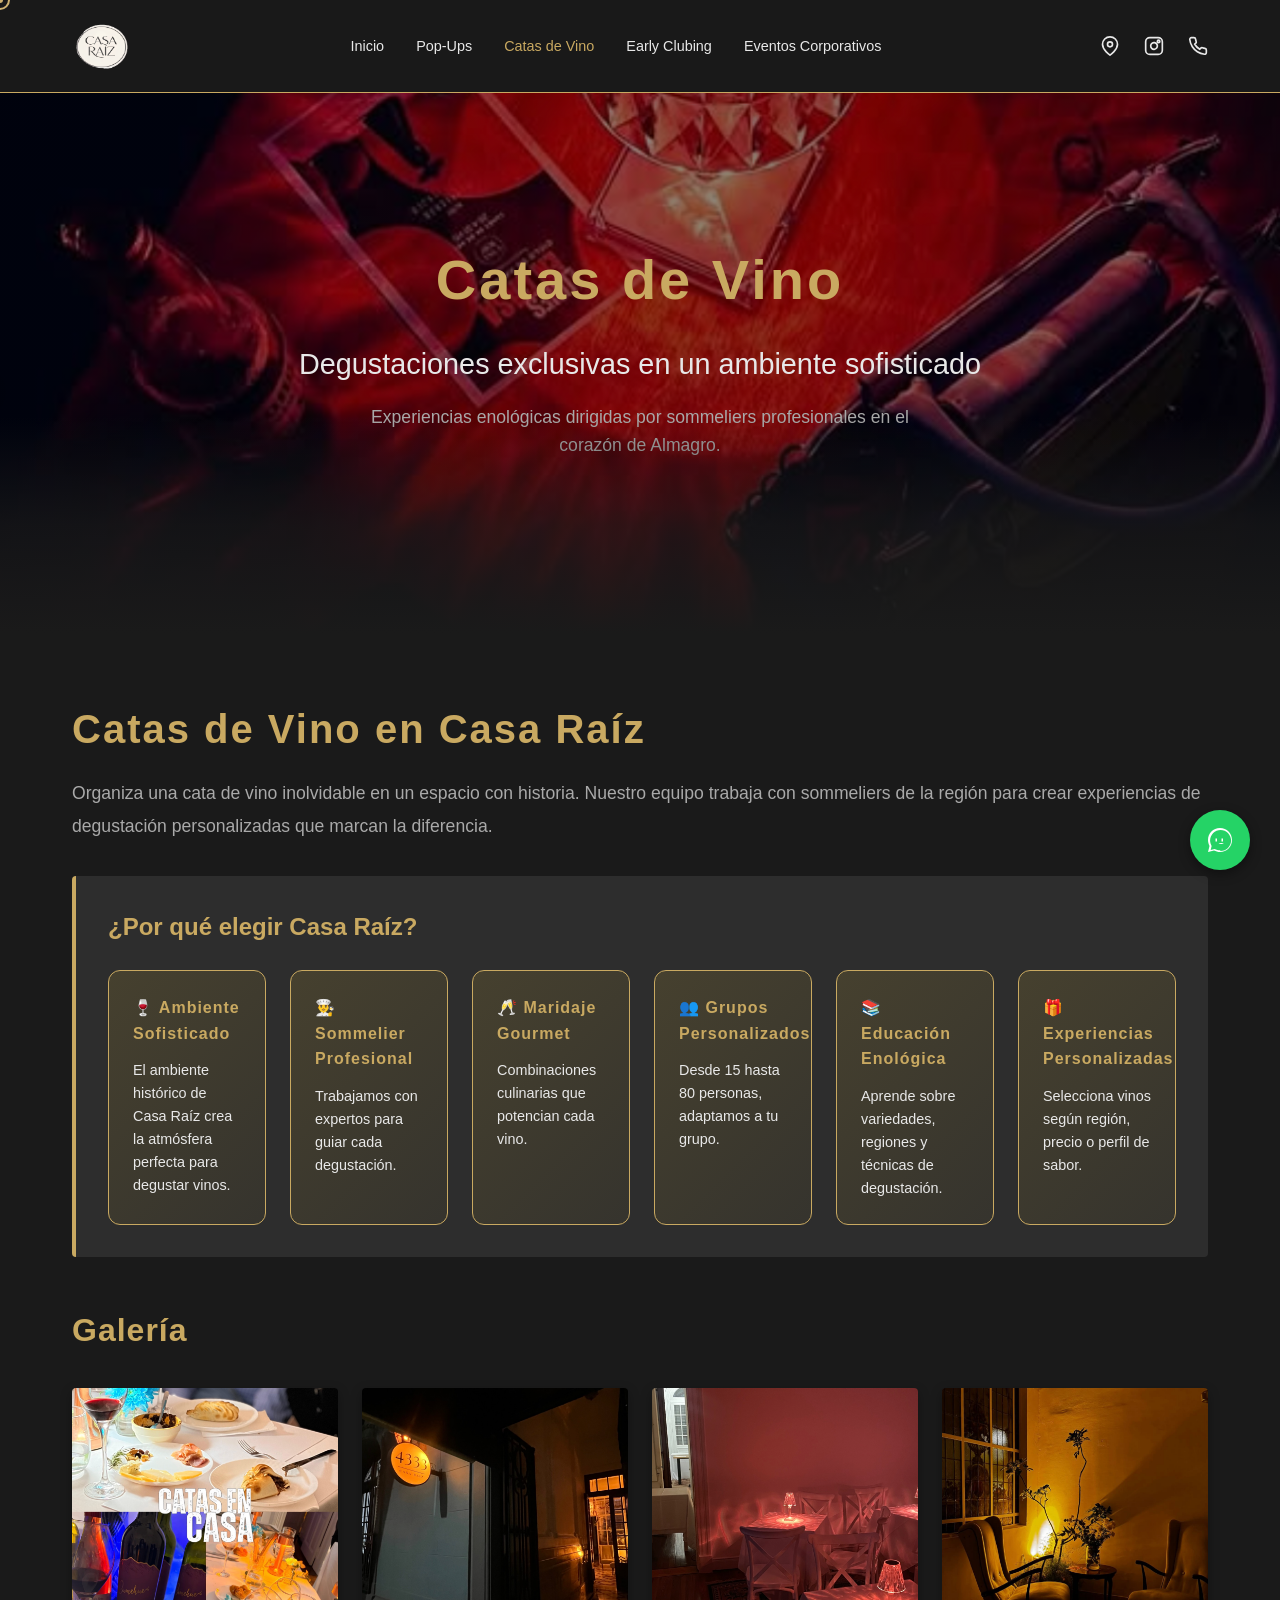
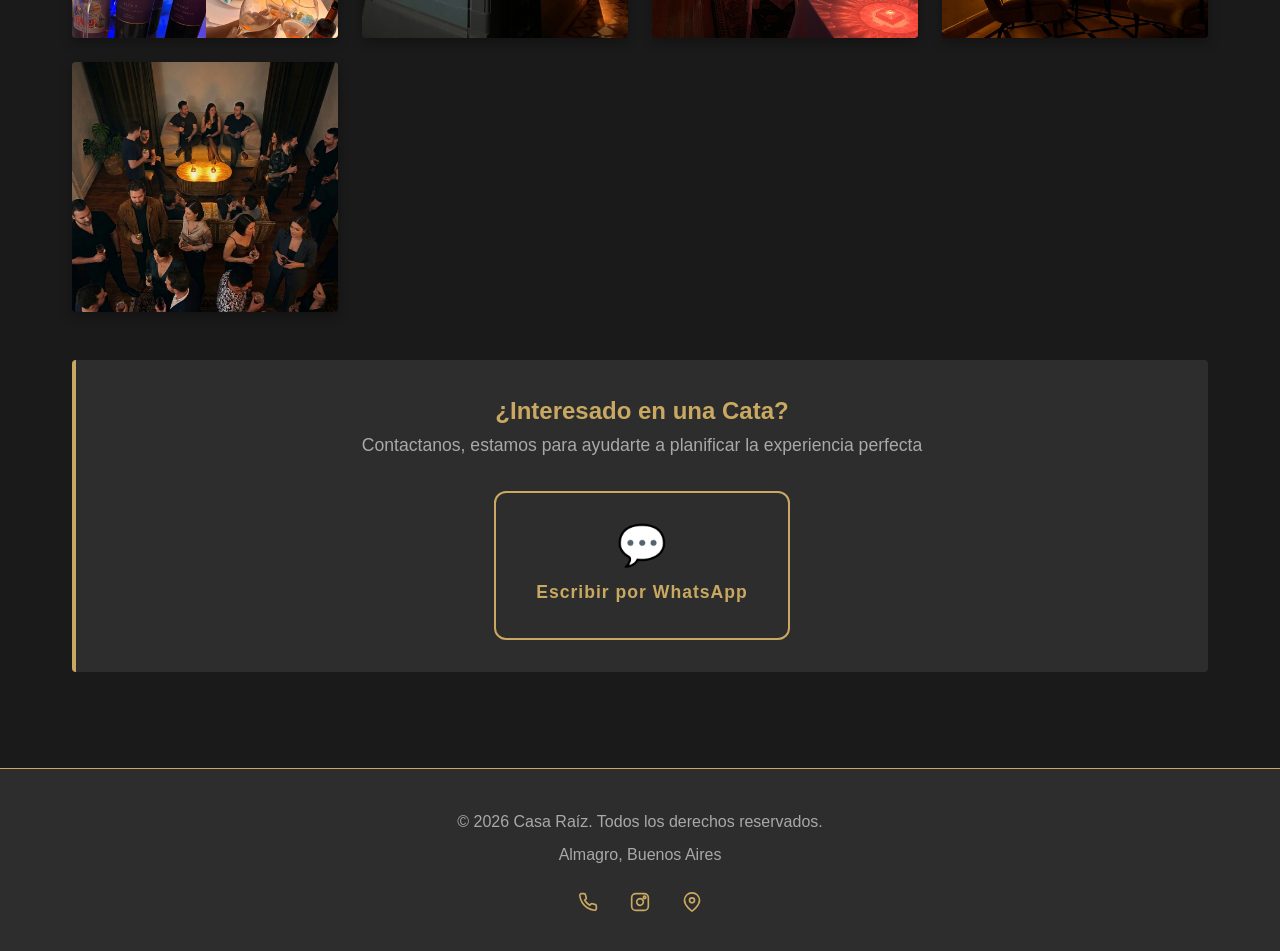
==== catas-vino.html @ 8ff9d4ce "SEO improvements: agregar canonical URLs, og:locale, twitter cards y mejorar robots.txt" ====
<!DOCTYPE html>
<html lang="es">
<head>
    <meta charset="UTF-8">
    <meta name="viewport" content="width=device-width, initial-scale=1.0">
    <title>Catas de Vino | Experiencias Enológicas en Almagro</title>
    <meta name="description" content="Vive experiencias enológicas exclusivas en Casa Raíz. Catas de vino con sommeliers profesionales, maridaje gourmet y educación en degustación para grupos de 15 a 80 personas.">
    <meta name="keywords" content="catas de vino, degustación vino, sommeliers, experiencias enológicas, maridaje gourmet, Almagro, after office, team building">
    <meta property="og:title" content="Catas de Vino | Casa Raíz Almagro">
    <meta property="og:description" content="Degustaciones exclusivas en un ambiente sofisticado. Catas dirigidas por sommeliers profesionales.">
    <link rel="canonical" href="https://casaraizespacio.netlify.app/catas-vino.html">
    <link rel="stylesheet" href="styles.css">
    <link rel="icon" type="image/png" href="logo.png">
    <script type="application/ld+json">
    {
      "@context": "https://schema.org",
      "@type": "Event",
      "name": "Catas de Vino en Casa Raíz",
      "description": "Degustaciones exclusivas en un ambiente sofisticado dirigidas por sommeliers profesionales",
      "location": {
        "@type": "Place",
        "name": "Casa Raíz",
        "address": {
          "@type": "PostalAddress",
          "streetAddress": "Sarmiento 4333",
          "addressLocality": "Almagro",
          "addressCountry": "AR"
        }
      }
    }
    </script>
</head>
<body>
    <!-- WhatsApp Button -->
    <a href="https://wa.me/541165874154?text=Hola%2C%20me%20gustaría%20consultar%20sobre%20Catas%20de%20Vino%20en%20Casa%20Raíz"
       class="whatsapp-btn" target="_blank" rel="noopener noreferrer" title="Contactar por WhatsApp">
        <svg viewBox="0 0 100 100" fill="white" xmlns="http://www.w3.org/2000/svg">
            <path d="M50 10C27 10 10 27 10 50c0 7 2 14 5 20l-5 20 20-5c6 3 13 5 20 5 23 0 40-17 40-40S73 10 50 10zm0 74c-6 0-12-1-18-4l-13 3 3-13c-3-6-5-12-5-18 0-19 16-35 35-35s35 16 35 35-16 35-35 35z"/>
            <path d="M35 45h5v10h-5zM55 45h5v10h-5zM45 60c3 2 6 3 9 3s6-1 9-3"/>
        </svg>
    </a>

    <!-- Navigation -->
    <nav class="navbar">
        <div class="nav-container">
            <a href="index.html" class="logo" style="display: flex; align-items: center;">
                <img src="logo.png" alt="Casa Raíz" style="height: 60px; width: 60px;">
            </a>
            <button class="hamburger" id="hamburger">
                <span></span>
                <span></span>
                <span></span>
            </button>
            <ul class="nav-menu" id="nav-menu">
                <li><a href="index.html">Inicio</a></li>
                <li><a href="pop-ups.html">Pop-Ups</a></li>
                <li><a href="catas-vino.html" class="active">Catas de Vino</a></li>
                <li><a href="early-clubing.html">Early Clubing</a></li>
                <li><a href="eventos-corporativos.html">Eventos Corporativos</a></li>
            </ul>
            <div class="nav-social">
                <a href="https://maps.app.goo.gl/mYH1LYcpC5ohAeSz7" target="_blank" rel="noopener noreferrer" title="Ubicación en Maps">
                    <svg width="20" height="20" viewBox="0 0 24 24" fill="none" stroke="currentColor" stroke-width="2">
                        <path d="M21 10c0 7-9 13-9 13s-9-6-9-13a9 9 0 0 1 18 0z"></path>
                        <circle cx="12" cy="10" r="3"></circle>
                    </svg>
                </a>
                <a href="https://www.instagram.com/casaraiz.espacio/" target="_blank" rel="noopener noreferrer" title="Instagram">
                    <svg width="20" height="20" viewBox="0 0 24 24" fill="none" stroke="currentColor" stroke-width="2">
                        <rect x="2" y="2" width="20" height="20" rx="5" ry="5"></rect>
                        <path d="M16 11.37A4 4 0 1 1 12.63 8 4 4 0 0 1 16 11.37z"></path>
                        <circle cx="17.5" cy="6.5" r="1.5"></circle>
                    </svg>
                </a>
                <a href="https://wa.me/541165874154?text=Hola%2C%20me%20gustaría%20consultar%20sobre%20Casa%20Raíz" target="_blank" rel="noopener noreferrer" title="WhatsApp">
                    <svg width="20" height="20" viewBox="0 0 24 24" fill="none" stroke="currentColor" stroke-width="2">
                        <path d="M22 16.92v3a2 2 0 0 1-2.18 2 19.79 19.79 0 0 1-8.63-3.07 19.5 19.5 0 0 1-6-6 19.79 19.79 0 0 1-3.07-8.67A2 2 0 0 1 4.11 2h3a2 2 0 0 1 2 1.72 12.84 12.84 0 0 0 .7 2.81 2 2 0 0 1-.45 2.11L8.09 9.91a16 16 0 0 0 6 6l1.27-1.27a2 2 0 0 1 2.11-.45 12.84 12.84 0 0 0 2.81.7A2 2 0 0 1 22 16.92z"></path>
                    </svg>
                </a>
            </div>
        </div>
    </nav>

    <!-- Hero -->
    <section class="hero" style="background: linear-gradient(135deg, rgba(0, 0, 0, 0.4), rgba(0, 0, 0, 0.5)), url('popups.png'); background-size: cover; background-position: center;">
        <div class="hero-content">
            <h1>Catas de Vino</h1>
            <p class="subtitle">Degustaciones exclusivas en un ambiente sofisticado</p>
            <p class="description">Experiencias enológicas dirigidas por sommeliers profesionales en el corazón de Almagro.</p>
        </div>
    </section>

    <!-- Service Detail -->
    <section class="service-detail">
        <h1>Catas de Vino en Casa Raíz</h1>
        <p>Organiza una cata de vino inolvidable en un espacio con historia. Nuestro equipo trabaja con sommeliers de la región para crear experiencias de degustación personalizadas que marcan la diferencia.</p>

        <div class="service-highlights">
            <h2 style="margin-top: 0; color: var(--accent);">¿Por qué elegir Casa Raíz?</h2>
            <div class="highlights-grid">
                <div class="highlight-item">
                    <h3>🍷 Ambiente Sofisticado</h3>
                    <p>El ambiente histórico de Casa Raíz crea la atmósfera perfecta para degustar vinos.</p>
                </div>
                <div class="highlight-item">
                    <h3>👨‍🍳 Sommelier Profesional</h3>
                    <p>Trabajamos con expertos para guiar cada degustación.</p>
                </div>
                <div class="highlight-item">
                    <h3>🥂 Maridaje Gourmet</h3>
                    <p>Combinaciones culinarias que potencian cada vino.</p>
                </div>
                <div class="highlight-item">
                    <h3>👥 Grupos Personalizados</h3>
                    <p>Desde 15 hasta 80 personas, adaptamos a tu grupo.</p>
                </div>
                <div class="highlight-item">
                    <h3>📚 Educación Enológica</h3>
                    <p>Aprende sobre variedades, regiones y técnicas de degustación.</p>
                </div>
                <div class="highlight-item">
                    <h3>🎁 Experiencias Personalizadas</h3>
                    <p>Selecciona vinos según región, precio o perfil de sabor.</p>
                </div>
            </div>
        </div>

        <div class="gallery">
            <h2>Galería</h2>
            <div class="gallery-grid">
                <div class="gallery-item" style="background-image: url('foto4.png'); background-size: cover; background-position: center;" aria-label="Cata de vino en Casa Raíz"></div>
                <div class="gallery-item" style="background-image: url('foto1.png'); background-size: cover; background-position: center;" aria-label="Degustación en ambiente sofisticado"></div>
                <div class="gallery-item" style="background-image: url('foto2.png'); background-size: cover; background-position: center;" aria-label="Experiencia enológica en Almagro"></div>
                <div class="gallery-item" style="background-image: url('foto3.png'); background-size: cover; background-position: center;" aria-label="Sommelier conduciendo cata de vino"></div>
                <div class="gallery-item" style="background-image: url('gente3.png'); background-size: cover; background-position: center;" aria-label="Cata de vino en Casa Raíz"></div>
            </div>
        </div>

        <div class="service-highlights" style="text-align: center;">
            <h2 style="margin-top: 0; color: var(--accent);">¿Interesado en una Cata?</h2>
            <p style="color: var(--text-dark); font-size: 1.1rem; margin-bottom: 2rem;">
                Contactanos, estamos para ayudarte a planificar la experiencia perfecta
            </p>
            <a href="https://wa.me/541165874154?text=Hola%2C%20me%20gustaría%20consultar%20sobre%20Catas%20de%20Vino%20en%20Casa%20Raíz" target="_blank" class="contact-btn" style="display: inline-flex;">
                <span class="icon">💬</span>
                <span class="text">Escribir por WhatsApp</span>
            </a>
        </div>
    </section>

    <!-- Footer -->
    <footer class="footer">
        <p>&copy; 2026 Casa Raíz. Todos los derechos reservados.</p>
        <p>Almagro, Buenos Aires</p>
        <div style="margin-top: 1.5rem; display: flex; justify-content: center; gap: 2rem;">
            <a href="https://wa.me/541165874154?text=Hola%2C%20me%20gustaría%20consultar%20sobre%20Casa%20Raíz" target="_blank" rel="noopener noreferrer" title="WhatsApp">
                <svg width="20" height="20" viewBox="0 0 24 24" fill="none" stroke="var(--accent)" stroke-width="2">
                    <path d="M22 16.92v3a2 2 0 0 1-2.18 2 19.79 19.79 0 0 1-8.63-3.07 19.5 19.5 0 0 1-6-6 19.79 19.79 0 0 1-3.07-8.67A2 2 0 0 1 4.11 2h3a2 2 0 0 1 2 1.72 12.84 12.84 0 0 0 .7 2.81 2 2 0 0 1-.45 2.11L8.09 9.91a16 16 0 0 0 6 6l1.27-1.27a2 2 0 0 1 2.11-.45 12.84 12.84 0 0 0 2.81.7A2 2 0 0 1 22 16.92z"></path>
                </svg>
            </a>
            <a href="https://www.instagram.com/casaraiz.espacio/" target="_blank" rel="noopener noreferrer" title="Instagram">
                <svg width="20" height="20" viewBox="0 0 24 24" fill="none" stroke="var(--accent)" stroke-width="2">
                    <rect x="2" y="2" width="20" height="20" rx="5" ry="5"></rect>
                    <path d="M16 11.37A4 4 0 1 1 12.63 8 4 4 0 0 1 16 11.37z"></path>
                    <circle cx="17.5" cy="6.5" r="1.5"></circle>
                </svg>
            </a>
            <a href="https://maps.app.goo.gl/mYH1LYcpC5ohAeSz7" target="_blank" rel="noopener noreferrer" title="Ubicación">
                <svg width="20" height="20" viewBox="0 0 24 24" fill="none" stroke="var(--accent)" stroke-width="2">
                    <path d="M21 10c0 7-9 13-9 13s-9-6-9-13a9 9 0 0 1 18 0z"></path>
                    <circle cx="12" cy="10" r="3"></circle>
                </svg>
            </a>
        </div>
    </footer>

    <script>
        const cursor = document.createElement('div');
        cursor.className = 'cursor';
        document.body.appendChild(cursor);

        let mouseX = 0, mouseY = 0;
        let cursorX = 0, cursorY = 0;

        document.addEventListener('mousemove', (e) => {
            mouseX = e.clientX;
            mouseY = e.clientY;
        });

        function animateCursor() {
            cursorX += (mouseX - cursorX) * 0.2;
            cursorY += (mouseY - cursorY) * 0.2;
            cursor.style.left = cursorX - 10 + 'px';
            cursor.style.top = cursorY - 10 + 'px';
            requestAnimationFrame(animateCursor);
        }

        animateCursor();

        document.addEventListener('mouseenter', () => {
            cursor.style.opacity = '1';
        });

        document.addEventListener('mouseleave', () => {
            cursor.style.opacity = '0';
        });

        const hamburger = document.getElementById('hamburger');
        const navMenu = document.getElementById('nav-menu');

        hamburger.addEventListener('click', () => {
            hamburger.classList.toggle('active');
            navMenu.classList.toggle('active');
        });

        const navLinks = navMenu.querySelectorAll('a');
        navLinks.forEach(link => {
            link.addEventListener('click', () => {
                hamburger.classList.remove('active');
                navMenu.classList.remove('active');
            });
        });
    </script>
</body>
</html>
---- styles.css ----
* {
    margin: 0;
    padding: 0;
    box-sizing: border-box;
}

:root {
    --primary: #1a1a1a;
    --secondary: #2d2d2d;
    --accent: #c9a961;
    --text: #e8e8e8;
    --text-dark: #a9a9a9;
    --white: #ffffff;
}

html {
    scroll-behavior: smooth;
    cursor: none;
}

body {
    font-family: 'Trebuchet MS', 'Lucida Grande', 'Lucida Sans Unicode', 'Lucida Sans', sans-serif;
    background-color: var(--primary);
    color: var(--text);
    line-height: 1.6;
}

/* Cursor effect */
.cursor {
    position: fixed;
    width: 20px;
    height: 20px;
    border: 2px solid var(--accent);
    border-radius: 50%;
    pointer-events: none;
    z-index: 9999;
    transition: all 0.1s ease-out;
    mix-blend-mode: screen;
}

.cursor::before {
    content: '';
    position: absolute;
    width: 6px;
    height: 6px;
    background: var(--accent);
    border-radius: 50%;
    top: 50%;
    left: 50%;
    transform: translate(-50%, -50%);
}

/* Show pointer on clickable elements */
a, button, input[type="submit"], .cta-button, .form-submit, .contact-btn {
    cursor: pointer;
}

/* WhatsApp Button */
.whatsapp-btn {
    position: fixed;
    bottom: 30px;
    right: 30px;
    width: 60px;
    height: 60px;
    background-color: #25d366;
    border-radius: 50%;
    display: flex;
    align-items: center;
    justify-content: center;
    z-index: 1000;
    box-shadow: 0 4px 12px rgba(0, 0, 0, 0.4);
    transition: all 0.3s ease;
}

.whatsapp-btn:hover {
    transform: scale(1.1);
    box-shadow: 0 6px 16px rgba(37, 211, 102, 0.4);
}

.whatsapp-btn svg {
    width: 30px;
    height: 30px;
}

/* Navigation */
.navbar {
    background: rgba(26, 26, 26, 0.95);
    backdrop-filter: blur(10px);
    position: sticky;
    top: 0;
    z-index: 999;
    border-bottom: 1px solid var(--accent);
}

.nav-container {
    max-width: 1200px;
    margin: 0 auto;
    padding: 1rem 2rem;
    display: flex;
    justify-content: space-between;
    align-items: center;
    gap: 2rem;
}

.logo h1 {
    font-size: 1.5rem;
    color: var(--accent);
    letter-spacing: 2px;
}

.nav-menu {
    display: flex;
    list-style: none;
    gap: 2rem;
}

.nav-menu a {
    color: var(--text);
    text-decoration: none;
    transition: color 0.3s ease;
    font-size: 0.9rem;
}

.nav-menu a:hover,
.nav-menu a.active {
    color: var(--accent);
}

.nav-social {
    display: flex;
    gap: 1.5rem;
    align-items: center;
}

.nav-social a {
    color: var(--text);
    transition: color 0.3s ease;
    display: flex;
    align-items: center;
    justify-content: center;
}

.nav-social a:hover {
    color: var(--accent);
}

/* Hero Section */
.hero {
    min-height: 60vh;
    display: flex;
    align-items: center;
    justify-content: center;
    background:
        radial-gradient(ellipse at 50% 0%, rgba(45, 45, 45, 0.5) 0%, rgba(26, 26, 26, 0.7) 40%, rgba(26, 26, 26, 0.95) 100%),
        linear-gradient(to bottom, rgba(212, 175, 55, 0.15) 0%, transparent 30%, transparent 70%, rgba(26, 26, 26, 0.8) 100%),
        url('foto3.png');
    background-size: cover;
    background-position: center;
    background-attachment: fixed;
    text-align: center;
    padding: 2rem;
    position: relative;
}

.hero::after {
    content: '';
    position: absolute;
    bottom: 0;
    left: 0;
    right: 0;
    height: 40%;
    background: linear-gradient(to bottom, transparent 0%, rgba(26, 26, 26, 0.7) 50%, rgba(26, 26, 26, 1) 100%);
    pointer-events: none;
}

.hero-content h1 {
    font-size: 3.5rem;
    color: var(--accent);
    margin-bottom: 1rem;
    letter-spacing: 3px;
}

.subtitle {
    font-size: 1.8rem;
    color: var(--text);
    margin-bottom: 1rem;
}

.description {
    font-size: 1.1rem;
    color: var(--text-dark);
    max-width: 600px;
    margin: 0 auto 2rem;
}

.cta-button {
    display: inline-block;
    padding: 1rem 2.5rem;
    background-color: var(--accent);
    color: var(--primary);
    text-decoration: none;
    font-weight: 600;
    letter-spacing: 1px;
    transition: all 0.3s ease;
    border-radius: 4px;
}

.cta-button:hover {
    background-color: #dbb76f;
    transform: translateY(-2px);
    box-shadow: 0 6px 20px rgba(201, 169, 97, 0.3);
}

/* Services Overview */
.services-overview {
    padding: 4rem 2rem;
    max-width: 1200px;
    margin: 0 auto;
    margin-top: -1px;
}

.services-overview h2 {
    font-size: 2.5rem;
    text-align: center;
    margin-bottom: 3rem;
    color: var(--accent);
    letter-spacing: 2px;
}

.services-grid {
    display: grid;
    grid-template-columns: repeat(auto-fit, minmax(250px, 1fr));
    gap: 2rem;
}

.service-card {
    background: var(--secondary);
    border: 1px solid var(--accent);
    border-radius: 4px;
    overflow: hidden;
    transition: all 0.3s ease;
    display: block;
    text-decoration: none;
    color: inherit;
    cursor: pointer;
}

.service-card:hover {
    transform: translateY(-10px);
    box-shadow: 0 10px 30px rgba(201, 169, 97, 0.2);
}

.service-card:hover .service-link {
    color: #dbb76f;
}

.service-image {
    width: 100%;
    height: 200px;
    background: var(--secondary);
}

.service-card h3 {
    padding: 2rem 1.5rem 1rem;
    font-size: 1.4rem;
    color: var(--accent);
    letter-spacing: 1px;
}

.service-card p {
    padding: 0 1.5rem 1.5rem;
    color: var(--text-dark);
    line-height: 1.8;
}

.service-link {
    display: block;
    padding: 0 1.5rem 1.5rem;
    color: var(--accent);
    text-decoration: none;
    transition: color 0.3s ease;
    font-weight: 600;
}

.service-link:hover {
    color: #dbb76f;
}

/* About Section */
.about {
    background: var(--secondary);
    padding: 4rem 2rem;
    border-top: none;
    position: relative;
    margin-top: -1px;
}

.about-content {
    max-width: 1200px;
    margin: 0 auto;
}

.about h2 {
    font-size: 2.5rem;
    margin-bottom: 2rem;
    color: var(--accent);
    letter-spacing: 2px;
}

.about-content > p {
    font-size: 1.1rem;
    color: var(--text-dark);
    margin-bottom: 2.5rem;
    line-height: 1.9;
}

.about-details {
    display: grid;
    grid-template-columns: repeat(auto-fit, minmax(200px, 1fr));
    gap: 2rem;
    margin-top: 2rem;
}

.detail h4 {
    color: var(--accent);
    margin-bottom: 0.5rem;
    letter-spacing: 1px;
}

.detail p {
    color: var(--text-dark);
}

/* Contact Section */
.contact {
    padding: 4rem 2rem;
    text-align: center;
    max-width: 1200px;
    margin: 0 auto;
    margin-top: -1px;
}

.contact h2 {
    font-size: 2.5rem;
    margin-bottom: 1rem;
    color: var(--accent);
    letter-spacing: 2px;
}

.contact > p {
    font-size: 1.1rem;
    color: var(--text-dark);
    margin-bottom: 2rem;
}

.contact-methods {
    display: flex;
    gap: 2rem;
    justify-content: center;
    flex-wrap: wrap;
    margin-top: 3rem;
}

.contact-btn {
    display: flex;
    flex-direction: column;
    align-items: center;
    gap: 0.8rem;
    padding: 2rem 2.5rem;
    border: 2px solid var(--accent);
    border-radius: 12px;
    text-decoration: none;
    font-weight: 600;
    letter-spacing: 1px;
    transition: all 0.3s ease;
    background: transparent;
    color: var(--accent);
    min-width: 180px;
}

.contact-btn .icon {
    font-size: 2.5rem;
    line-height: 1;
}

.contact-btn .text {
    font-size: 1.1rem;
}

.contact-btn:hover {
    background-color: var(--accent);
    color: var(--primary);
    transform: translateY(-5px);
    box-shadow: 0 12px 30px rgba(201, 169, 97, 0.4);
}

/* Footer */
.footer {
    background: var(--secondary);
    padding: 2rem;
    text-align: center;
    border-top: 1px solid var(--accent);
    color: var(--text-dark);
}

.footer p {
    margin: 0.5rem 0;
}

/* Service Detail Pages */
.service-detail {
    padding: 4rem 2rem;
    max-width: 1200px;
    margin: 0 auto;
}

.service-detail h1 {
    font-size: 2.5rem;
    color: var(--accent);
    margin-bottom: 1rem;
    letter-spacing: 2px;
}

.service-detail > p:first-of-type {
    font-size: 1.1rem;
    color: var(--text-dark);
    margin-bottom: 2rem;
    line-height: 1.9;
}

.service-highlights {
    background: var(--secondary);
    padding: 2rem;
    border-radius: 4px;
    margin: 2rem 0;
    border-left: 4px solid var(--accent);
}

.highlights-grid {
    display: grid;
    grid-template-columns: repeat(auto-fit, minmax(140px, 1fr));
    gap: 1.5rem;
    margin-top: 1.5rem;
}

.highlight-item {
    background: linear-gradient(135deg, rgba(212, 175, 55, 0.15) 0%, rgba(212, 175, 55, 0.05) 100%);
    border: 1px solid var(--accent);
    border-radius: 12px;
    padding: 1.5rem;
    transition: all 0.3s ease;
}

.highlight-item:hover {
    background: linear-gradient(135deg, rgba(212, 175, 55, 0.25) 0%, rgba(212, 175, 55, 0.1) 100%);
    transform: translateY(-4px);
    box-shadow: 0 8px 20px rgba(212, 175, 55, 0.2);
    border-color: #dbb76f;
}

.highlight-item h3 {
    color: var(--accent);
    margin-bottom: 0.8rem;
    letter-spacing: 1px;
    font-size: 1rem;
    font-weight: 600;
}

.highlight-item p {
    color: var(--text);
    font-size: 0.9rem;
    margin: 0;
}

.gallery {
    margin: 3rem 0;
}

.gallery h2 {
    font-size: 2rem;
    margin-bottom: 2rem;
    color: var(--accent);
    letter-spacing: 1px;
}

.gallery-grid {
    display: grid;
    grid-template-columns: repeat(auto-fit, minmax(250px, 1fr));
    gap: 1.5rem;
}

.gallery-item {
    width: 100%;
    height: 250px;
    border-radius: 4px;
    overflow: hidden;
    box-shadow: 0 4px 12px rgba(0, 0, 0, 0.3);
}

/* Event Items */
.event-item {
    display: flex;
    justify-content: space-between;
    align-items: center;
    padding: 1.5rem;
    border: 1px solid var(--accent);
    border-radius: 8px;
    margin-bottom: 1rem;
    background: var(--primary);
    transition: all 0.3s ease;
}

.event-item.featured {
    flex-direction: column;
    align-items: flex-start;
    gap: 1.5rem;
    padding: 2rem;
    background: linear-gradient(135deg, rgba(212, 175, 55, 0.1) 0%, rgba(212, 175, 55, 0.05) 100%);
    border: 2px solid var(--accent);
}

.event-item.featured:hover {
    background: linear-gradient(135deg, rgba(212, 175, 55, 0.15) 0%, rgba(212, 175, 55, 0.08) 100%);
}

.event-header {
    display: flex;
    justify-content: space-between;
    align-items: center;
    width: 100%;
}

.event-header > div {
    flex: 1;
}

.event-details {
    width: 100%;
    padding-top: 1rem;
    border-top: 1px solid rgba(212, 175, 55, 0.3);
}

.event-item.upcoming {
    flex-direction: column;
    align-items: center;
    text-align: center;
    padding: 1.5rem;
    border-color: var(--text-dark);
    opacity: 0.7;
}

.event-item.upcoming:hover {
    background: rgba(212, 175, 55, 0.03);
    transform: none;
}

.event-date {
    font-size: 1.1rem;
    font-weight: 600;
    color: var(--accent);
    letter-spacing: 0.5px;
}

.event-time {
    font-size: 0.95rem;
    color: var(--text-dark);
    margin-top: 0.3rem;
}

.event-dj {
    font-size: 0.95rem;
    color: var(--text);
    margin-top: 0.3rem;
}

.event-dj:first-child {
    margin-top: 0;
    font-weight: 600;
}

.event-coming {
    font-size: 0.95rem;
    color: var(--text-dark);
    font-style: italic;
    margin-top: 0.5rem;
}

.event-link {
    padding: 0.7rem 1.5rem;
    background: var(--accent);
    color: var(--primary);
    text-decoration: none;
    border-radius: 4px;
    font-weight: 600;
    transition: all 0.3s ease;
    white-space: nowrap;
}

.event-item.featured .event-link {
    align-self: flex-end;
}

.event-link:hover {
    background: #dbb76f;
    transform: translateY(-2px);
    box-shadow: 0 4px 12px rgba(201, 169, 97, 0.3);
}

.contact-form {
    background: var(--secondary);
    padding: 2rem;
    border-radius: 4px;
    margin-top: 3rem;
}

.contact-form h2 {
    font-size: 1.8rem;
    margin-bottom: 1.5rem;
    color: var(--accent);
    letter-spacing: 1px;
}

.form-group {
    margin-bottom: 1.5rem;
}

.form-group label {
    display: block;
    margin-bottom: 0.5rem;
    color: var(--text);
    font-weight: 500;
    letter-spacing: 0.5px;
}

.form-group input,
.form-group textarea {
    width: 100%;
    padding: 0.75rem;
    background: var(--primary);
    border: 1px solid var(--accent);
    border-radius: 4px;
    color: var(--text);
    font-size: 1rem;
    font-family: inherit;
}

.form-group textarea {
    resize: vertical;
    min-height: 120px;
}

.form-group input:focus,
.form-group textarea:focus {
    outline: none;
    background: rgba(201, 169, 97, 0.05);
}

.form-submit {
    background-color: var(--accent);
    color: var(--primary);
    border: none;
    padding: 1rem 2.5rem;
    font-size: 1rem;
    font-weight: 600;
    letter-spacing: 1px;
    cursor: pointer;
    border-radius: 4px;
    transition: all 0.3s ease;
}

.form-submit:hover {
    background-color: #dbb76f;
    transform: translateY(-2px);
    box-shadow: 0 6px 20px rgba(201, 169, 97, 0.3);
}

/* Flyers Slider */
.flyers-slider {
    padding: 4rem 2rem;
    background: var(--secondary);
}

.flyers-slider h2 {
    text-align: center;
    color: var(--accent);
    margin-bottom: 3rem;
    font-size: 2rem;
}

.slider-container {
    max-width: 900px;
    margin: 0 auto;
    display: flex;
    align-items: center;
    gap: 2rem;
    position: relative;
}

.slider-btn {
    background: var(--accent);
    color: var(--primary);
    border: none;
    width: 45px;
    height: 45px;
    border-radius: 50%;
    cursor: pointer;
    font-size: 1.5rem;
    display: flex;
    align-items: center;
    justify-content: center;
    transition: all 0.3s ease;
    flex-shrink: 0;
}

.slider-btn:hover {
    background: #dbb76f;
    transform: scale(1.1);
}

.slider-wrapper {
    flex: 1;
    overflow: hidden;
}

.slider-wrapper::-webkit-scrollbar {
    height: 4px;
}

.slider-wrapper::-webkit-scrollbar-track {
    background: rgba(201, 169, 97, 0.1);
}

.slider-wrapper::-webkit-scrollbar-thumb {
    background: var(--accent);
    border-radius: 2px;
}

.slider-track {
    display: flex;
    gap: 1.5rem;
}

.slider-item {
    min-width: 100%;
    display: flex;
    justify-content: center;
    scroll-snap-align: start;
    scroll-snap-stop: always;
    flex-shrink: 0;
}

.flyer-img {
    width: 100%;
    max-width: 600px;
    height: auto;
    border-radius: 8px;
    box-shadow: 0 8px 25px rgba(0, 0, 0, 0.3);
}

.slider-dots {
    display: flex;
    justify-content: center;
    gap: 0.5rem;
    margin-top: 2rem;
}

.dot {
    width: 10px;
    height: 10px;
    border-radius: 50%;
    background: rgba(201, 169, 97, 0.3);
    cursor: pointer;
    transition: all 0.3s ease;
}

.dot.active {
    background: var(--accent);
    width: 25px;
    border-radius: 5px;
}

/* Responsive */
.hamburger {
    display: none;
    flex-direction: column;
    background: none;
    border: none;
    cursor: pointer;
    gap: 6px;
    padding: 0;
    z-index: 1000;
}

.hamburger span {
    width: 25px;
    height: 2.5px;
    background-color: var(--accent);
    transition: all 0.3s ease;
    border-radius: 2px;
}

.hamburger.active span:nth-child(1) {
    transform: rotate(45deg) translate(10px, 10px);
}

.hamburger.active span:nth-child(2) {
    opacity: 0;
}

.hamburger.active span:nth-child(3) {
    transform: rotate(-45deg) translate(7px, -7px);
}

@media (max-width: 768px) {
    .hamburger {
        display: flex;
    }

    .nav-menu {
        position: absolute;
        top: 100%;
        left: 0;
        right: 0;
        background: rgba(26, 26, 26, 0.98);
        flex-direction: column;
        gap: 1rem;
        padding: 2rem;
        display: none;
        border-bottom: 1px solid var(--accent);
    }

    .nav-menu.active {
        display: flex;
    }

    .nav-menu li {
        text-align: center;
    }

    .hero-content h1 {
        font-size: 2rem;
    }

    .subtitle {
        font-size: 1.3rem;
    }

    .services-overview h2,
    .about h2,
    .contact h2,
    .service-detail h1 {
        font-size: 1.8rem;
    }

    .services-grid,
    .highlights-grid {
        grid-template-columns: 1fr;
    }

    .whatsapp-btn {
        width: 50px;
        height: 50px;
        bottom: 20px;
        right: 20px;
    }

    .contact-methods {
        gap: 1rem;
    }

    .contact-btn {
        padding: 0.8rem 1.5rem;
        font-size: 0.9rem;
    }

    /* Mobile slider adjustments */
    .flyers-slider {
        padding: 2rem 0.5rem;
    }

    .slider-container {
        gap: 0;
    }

    .slider-btn {
        display: none;
    }

    .flyer-img {
        max-width: 90vw;
        height: auto;
    }

    .slider-wrapper {
        overflow-x: auto;
        overflow-y: hidden;
        scroll-snap-type: x mandatory;
        scroll-behavior: smooth;
        -webkit-overflow-scrolling: touch;
    }

    .slider-item {
        scroll-snap-align: start;
        scroll-snap-stop: always;
    }

    .flyers-slider h2 {
        font-size: 1.3rem;
        margin-bottom: 1rem;
    }

    .slider-dots {
        margin-top: 1rem;
    }
}
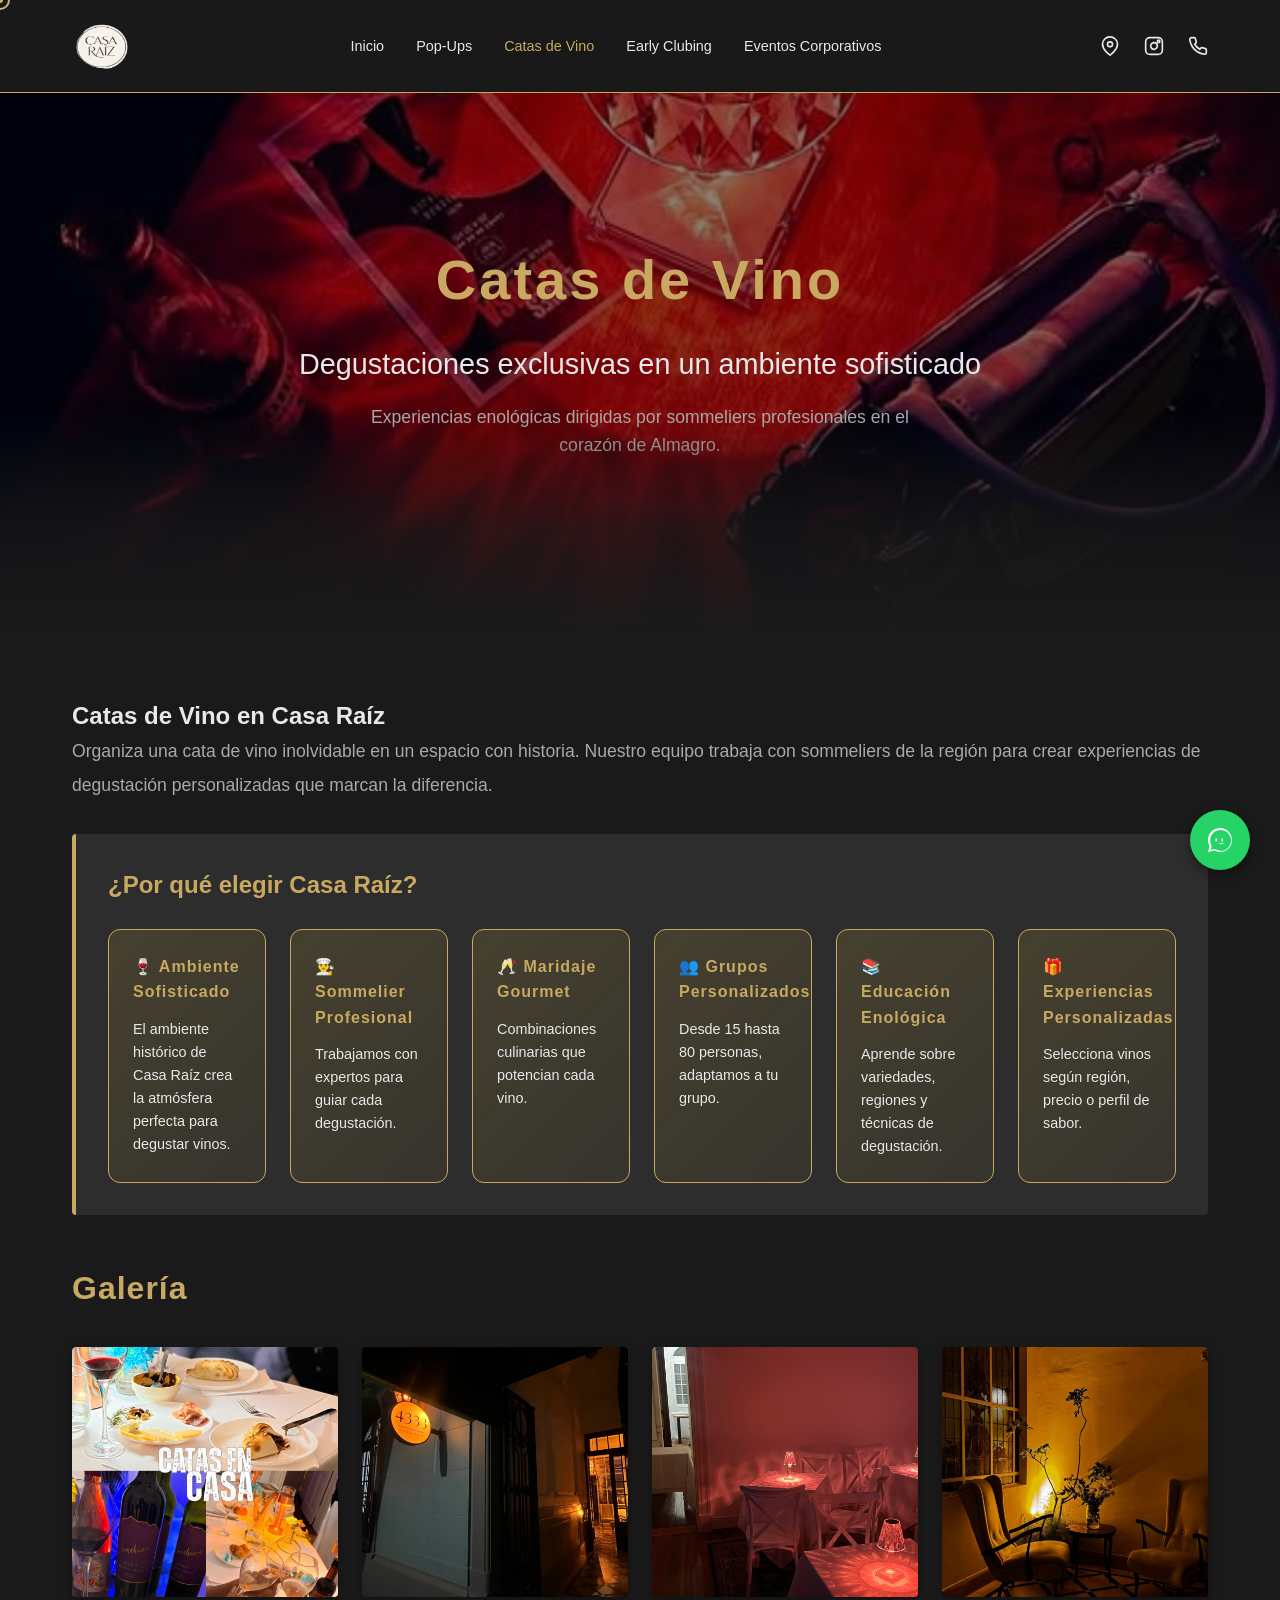
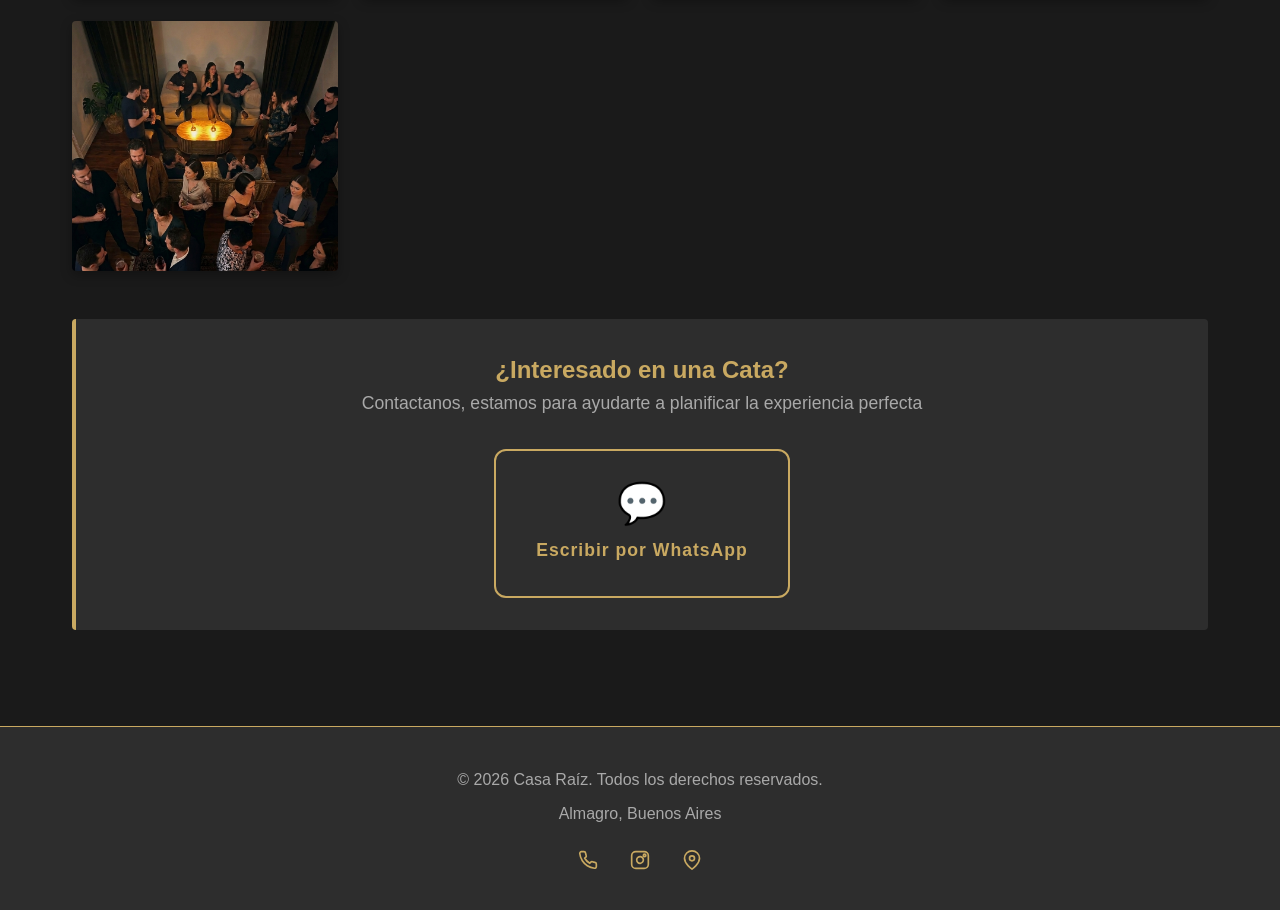
==== commit 574e24e5: "SEO: arreglar estructura de headings - una H1 por página" ====
--- a/catas-vino.html
+++ b/catas-vino.html
@@ -4,13 +4,37 @@
     <meta charset="UTF-8">
     <meta name="viewport" content="width=device-width, initial-scale=1.0">
     <title>Catas de Vino | Experiencias Enológicas en Almagro</title>
-    <meta name="description" content="Vive experiencias enológicas exclusivas en Casa Raíz. Catas de vino con sommeliers profesionales, maridaje gourmet y educación en degustación para grupos de 15 a 80 personas.">
+    <meta name="description" content="Catas de vino exclusivas con sommeliers profesionales. Maridaje gourmet y experiencias enológicas para grupos en Almagro.">
     <meta name="keywords" content="catas de vino, degustación vino, sommeliers, experiencias enológicas, maridaje gourmet, Almagro, after office, team building">
     <meta property="og:title" content="Catas de Vino | Casa Raíz Almagro">
     <meta property="og:description" content="Degustaciones exclusivas en un ambiente sofisticado. Catas dirigidas por sommeliers profesionales.">
+    <meta property="og:locale" content="es_AR">
+    <meta name="twitter:card" content="summary_large_image">
+    <meta name="twitter:title" content="Catas de Vino | Casa Raíz">
+    <meta name="twitter:description" content="Experiencias enológicas con sommeliers profesionales y maridaje gourmet">
     <link rel="canonical" href="https://casaraizespacio.netlify.app/catas-vino.html">
     <link rel="stylesheet" href="styles.css">
     <link rel="icon" type="image/png" href="logo.png">
+    <script type="application/ld+json">
+    {
+      "@context": "https://schema.org",
+      "@type": "BreadcrumbList",
+      "itemListElement": [
+        {
+          "@type": "ListItem",
+          "position": 1,
+          "name": "Inicio",
+          "item": "https://casaraizespacio.netlify.app/"
+        },
+        {
+          "@type": "ListItem",
+          "position": 2,
+          "name": "Catas de Vino",
+          "item": "https://casaraizespacio.netlify.app/catas-vino.html"
+        }
+      ]
+    }
+    </script>
     <script type="application/ld+json">
     {
       "@context": "https://schema.org",
@@ -92,7 +116,7 @@
 
     <!-- Service Detail -->
     <section class="service-detail">
-        <h1>Catas de Vino en Casa Raíz</h1>
+        <h2>Catas de Vino en Casa Raíz</h2>
         <p>Organiza una cata de vino inolvidable en un espacio con historia. Nuestro equipo trabaja con sommeliers de la región para crear experiencias de degustación personalizadas que marcan la diferencia.</p>
 
         <div class="service-highlights">
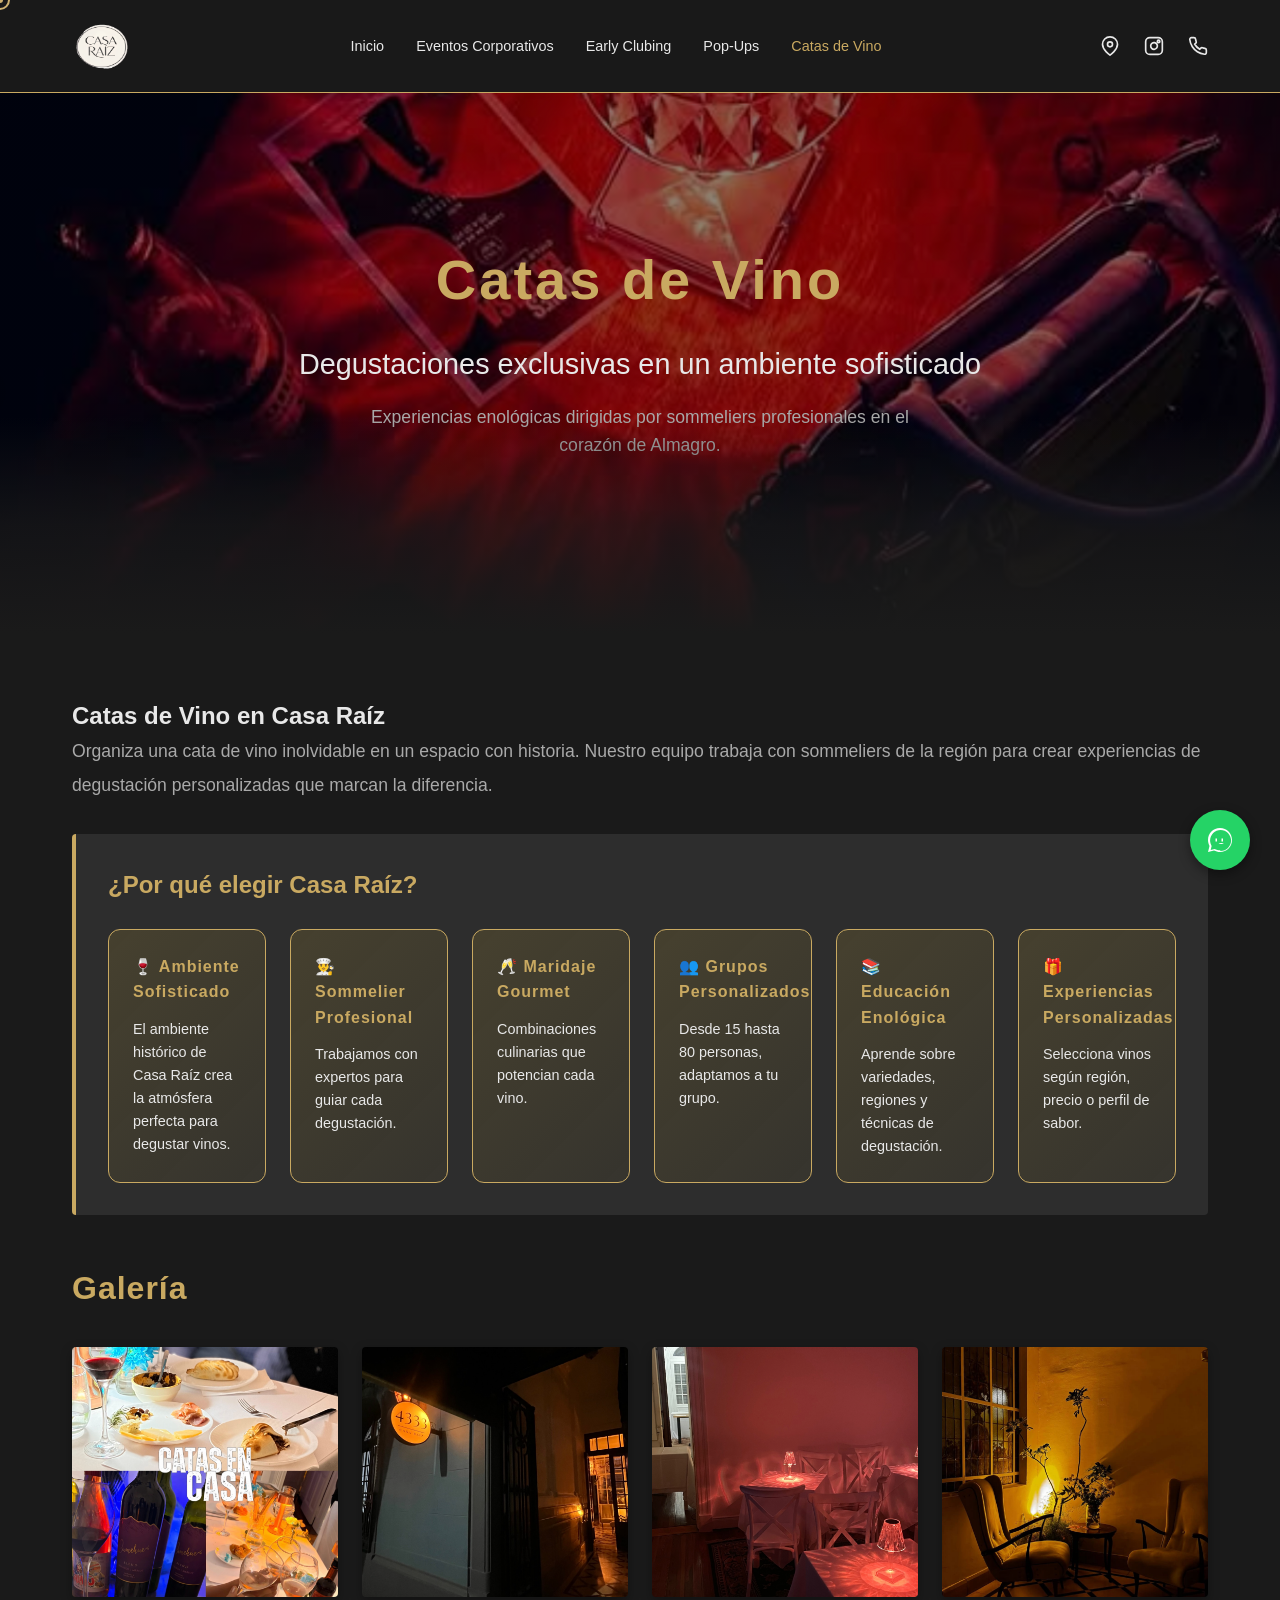
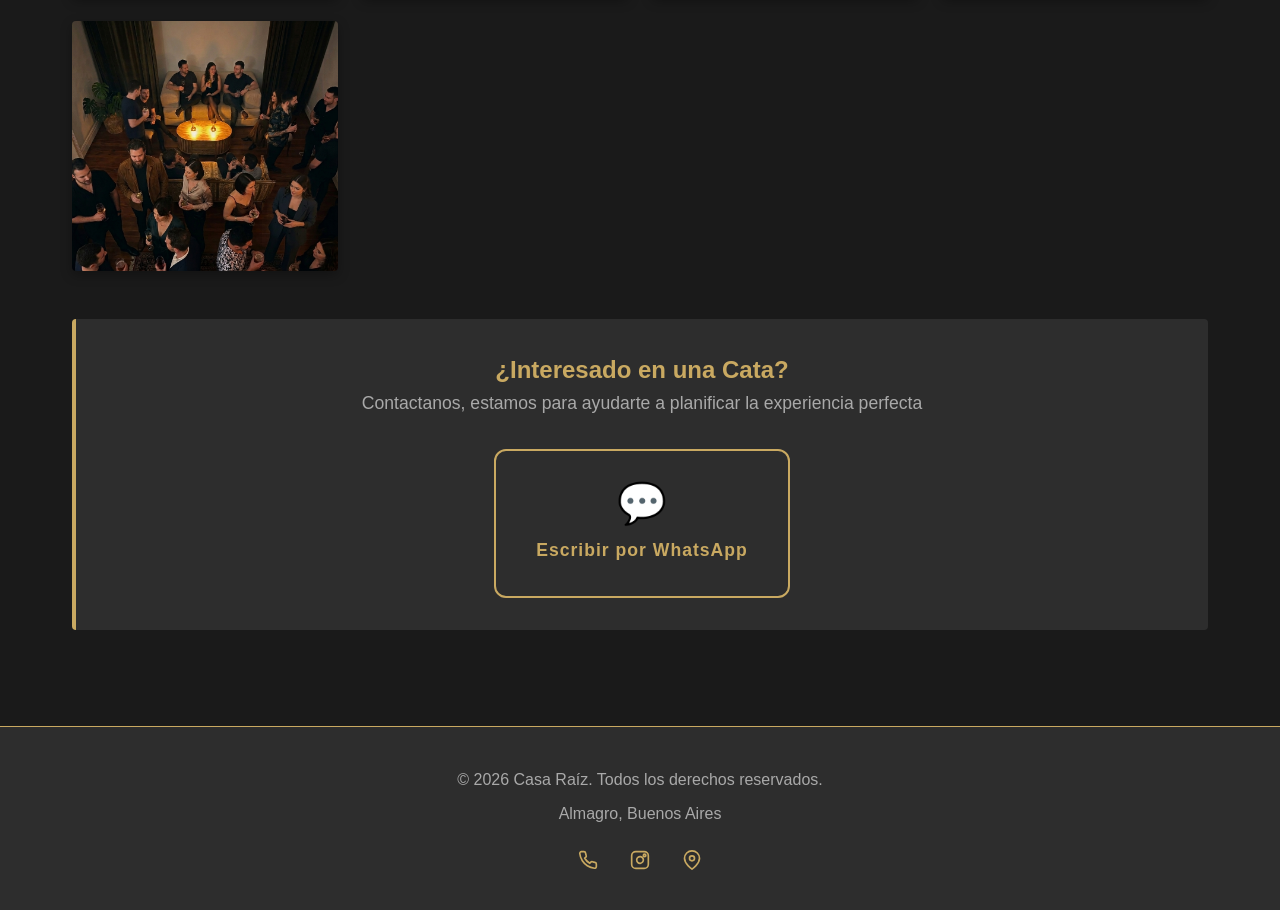
==== commit 40beb52c: "Sincronizar orden del menú en todas las páginas: Corporativos, Clubing, Pop-Ups, Catas" ====
--- a/catas-vino.html
+++ b/catas-vino.html
@@ -41,6 +41,12 @@
       "@type": "Event",
       "name": "Catas de Vino en Casa Raíz",
       "description": "Degustaciones exclusivas en un ambiente sofisticado dirigidas por sommeliers profesionales",
+      "url": "https://casaraizespacio.com.ar/catas-vino.html",
+      "image": "https://casaraizespacio.com.ar/gente3.png",
+      "startDate": "2026-08-10T19:00:00-03:00",
+      "endDate": "2026-08-10T22:00:00-03:00",
+      "eventStatus": "https://schema.org/EventScheduled",
+      "eventAttendanceMode": "https://schema.org/OfflineEventAttendanceMode",
       "location": {
         "@type": "Place",
         "name": "Casa Raíz",
@@ -50,8 +56,33 @@
           "addressLocality": "Almagro",
           "addressCountry": "AR"
         }
+      },
+      "organizer": {
+        "@type": "Organization",
+        "name": "Casa Raíz",
+        "url": "https://casaraizespacio.com.ar",
+        "telephone": "+541165874154"
+      },
+      "performer": {
+        "@type": "Person",
+        "name": "Sommelier Profesional"
+      },
+      "offers": {
+        "@type": "Offer",
+        "url": "https://casaraizespacio.com.ar/catas-vino.html",
+        "priceCurrency": "ARS",
+        "price": "Consultar",
+        "availability": "https://schema.org/InStock"
       }
     }
+    </script>
+    <!-- Google Analytics -->
+    <script async src="https://www.googletagmanager.com/gtag/js?id=G-732LYXSMC2"></script>
+    <script>
+      window.dataLayer = window.dataLayer || [];
+      function gtag(){dataLayer.push(arguments);}
+      gtag('js', new Date());
+      gtag('config', 'G-732LYXSMC2');
     </script>
 </head>
 <body>
@@ -77,10 +108,10 @@
             </button>
             <ul class="nav-menu" id="nav-menu">
                 <li><a href="index.html">Inicio</a></li>
+                <li><a href="eventos-corporativos.html">Eventos Corporativos</a></li>
+                <li><a href="early-clubing.html">Early Clubing</a></li>
                 <li><a href="pop-ups.html">Pop-Ups</a></li>
                 <li><a href="catas-vino.html" class="active">Catas de Vino</a></li>
-                <li><a href="early-clubing.html">Early Clubing</a></li>
-                <li><a href="eventos-corporativos.html">Eventos Corporativos</a></li>
             </ul>
             <div class="nav-social">
                 <a href="https://maps.app.goo.gl/mYH1LYcpC5ohAeSz7" target="_blank" rel="noopener noreferrer" title="Ubicación en Maps">
--- a/styles.css
+++ b/styles.css
@@ -812,6 +812,15 @@
 }
 
 @media (max-width: 768px) {
+    /* Disable custom cursor on mobile */
+    html {
+        cursor: auto;
+    }
+
+    .cursor {
+        display: none;
+    }
+
     .hamburger {
         display: flex;
     }
